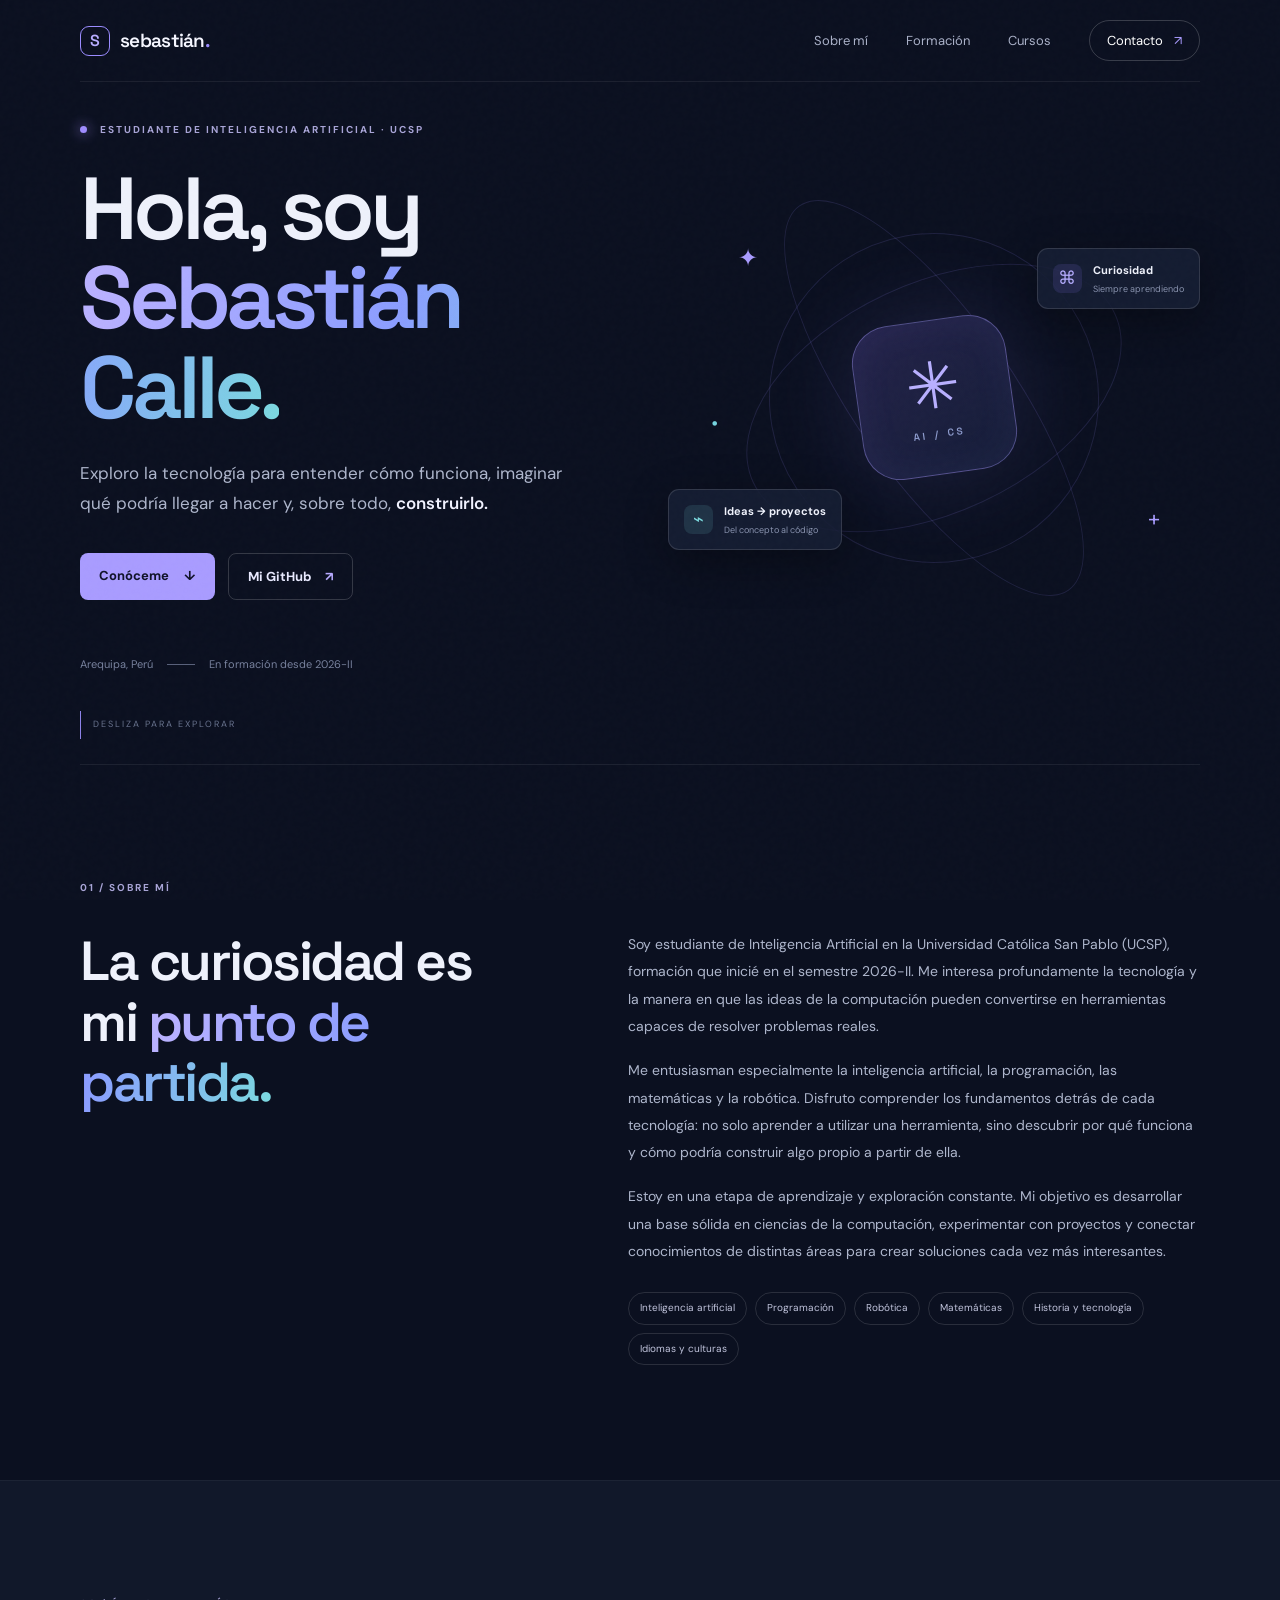
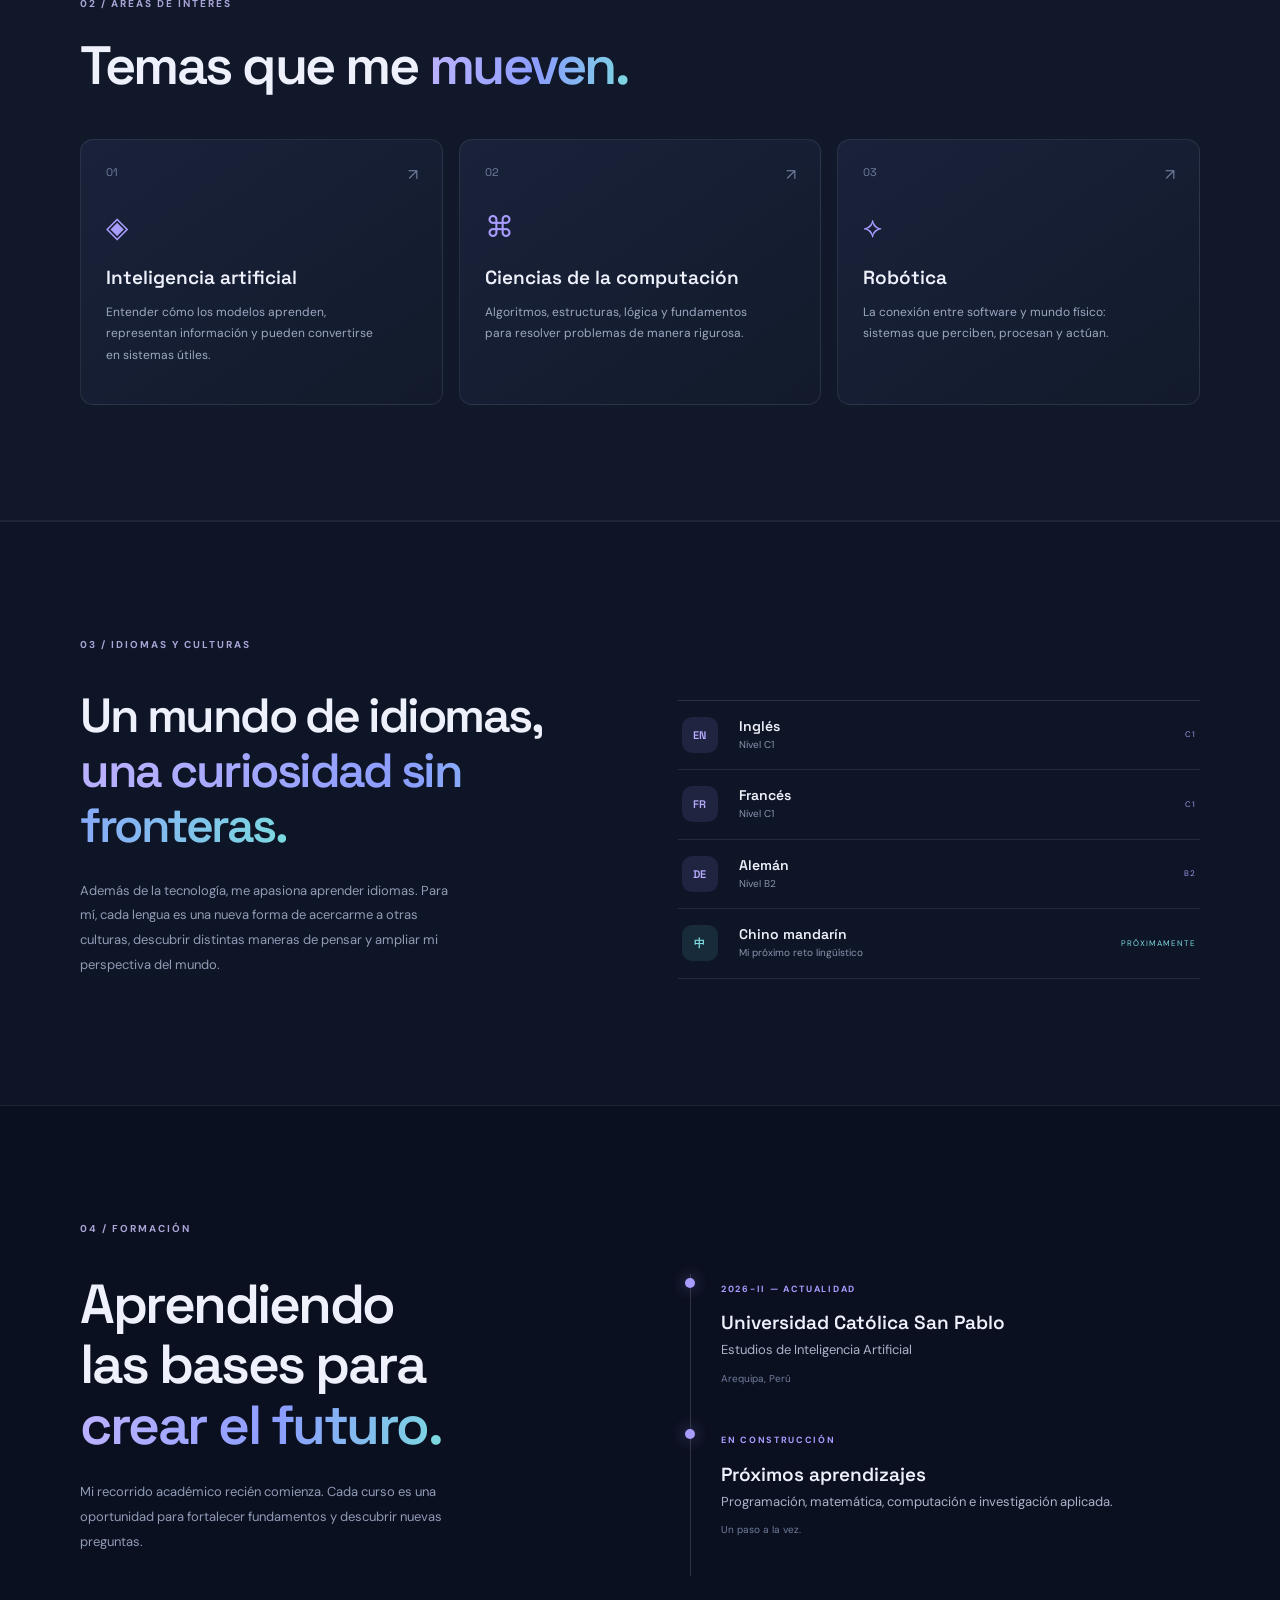
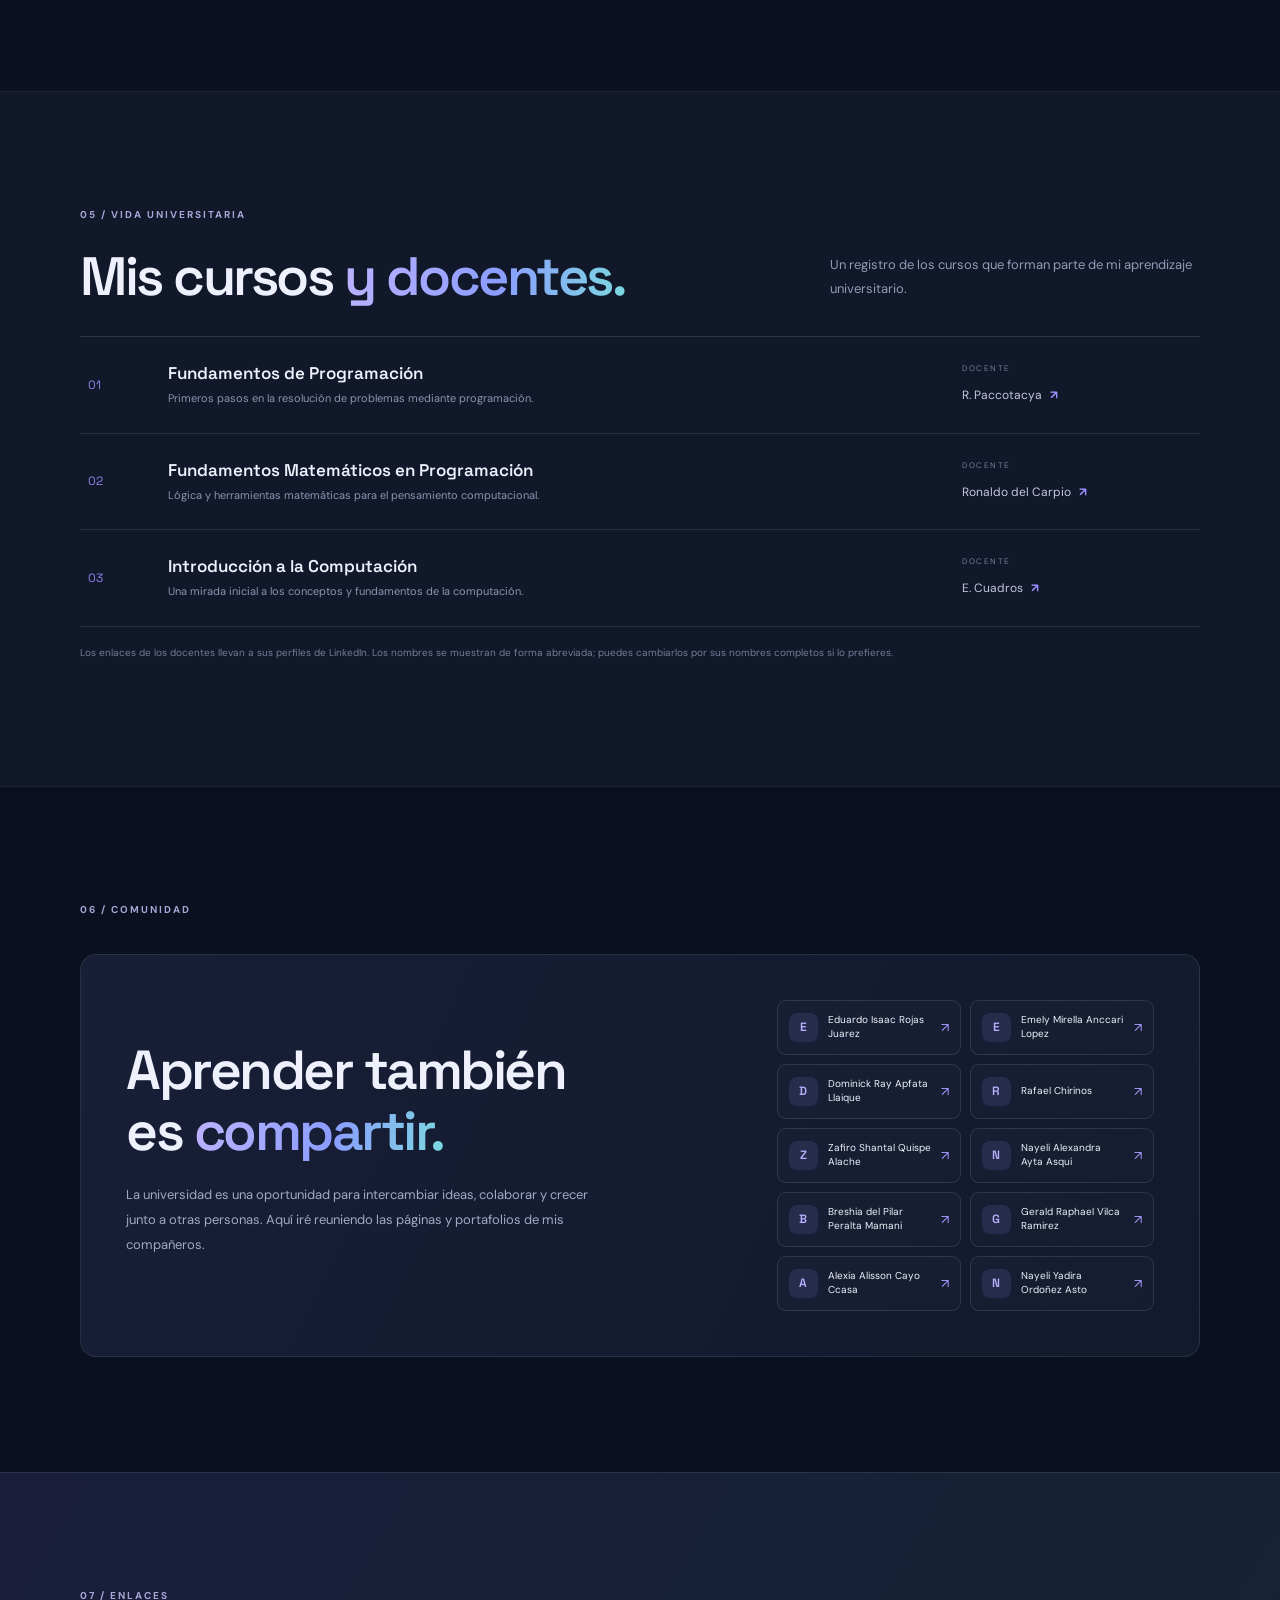
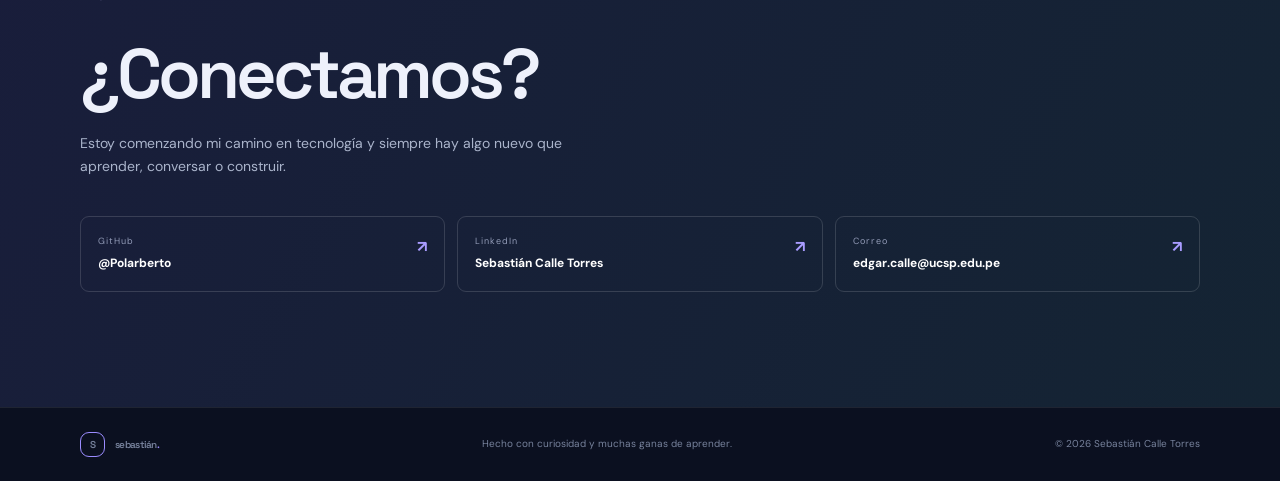
==== index.html @ 775acfc8 "Add files via upload" ====
<!DOCTYPE html>
<html lang="es">
<head>
  <meta charset="UTF-8">
  <meta name="viewport" content="width=device-width, initial-scale=1.0">
  <meta name="description" content="Portafolio académico y personal de Sebastián Calle Torres, estudiante de Inteligencia Artificial.">
  <meta name="theme-color" content="#0b1020">
  <title>Sebastián Calle Torres | Portafolio</title>
  <link rel="preconnect" href="https://fonts.googleapis.com">
  <link rel="preconnect" href="https://fonts.gstatic.com" crossorigin>
  <link href="https://fonts.googleapis.com/css2?family=DM+Sans:wght@400;500;600;700&family=Space+Grotesk:wght@400;500;600;700&display=swap" rel="stylesheet">
  <link rel="stylesheet" href="styles.css">
</head>
<body>
  <div class="noise"></div>
  <header class="site-header">
    <a class="brand" href="#inicio" aria-label="Ir al inicio"><span class="brand-mark">S</span><span>sebastián<span class="brand-dot">.</span></span></a>
    <button class="menu-toggle" aria-label="Abrir menú" aria-expanded="false">☰</button>
    <nav class="nav" id="nav">
      <a href="#sobre-mi">Sobre mí</a>
      <a href="#formacion">Formación</a>
      <a href="#cursos">Cursos</a>
      <a href="#contacto" class="nav-cta">Contacto <span>↗</span></a>
    </nav>
  </header>

  <main>
    <section class="hero section-wrap" id="inicio">
      <div class="hero-copy reveal">
        <div class="eyebrow"><span class="pulse"></span> ESTUDIANTE DE INTELIGENCIA ARTIFICIAL · UCSP</div>
        <h1>Hola, soy<br><span class="gradient-text">Sebastián Calle.</span></h1>
        <p class="hero-lead">Exploro la tecnología para entender cómo funciona, imaginar qué podría llegar a hacer y, sobre todo, <strong>construirlo.</strong></p>
        <div class="hero-actions">
          <a class="button button-primary" href="#sobre-mi">Conóceme <span>↓</span></a>
          <a class="button button-ghost" href="https://github.com/Polarberto" target="_blank" rel="noopener">Mi GitHub <span>↗</span></a>
        </div>
        <div class="hero-meta"><span>Arequipa, Perú</span><span class="meta-line"></span><span>En formación desde 2026-II</span></div>
      </div>
      <div class="hero-art reveal" aria-label="Ilustración abstracta de tecnología">
        <div class="orbit orbit-one"></div><div class="orbit orbit-two"></div><div class="orbit orbit-three"></div>
        <div class="core"><span class="core-symbol">✳</span><span class="core-label">AI / CS</span></div>
        <div class="float-card card-top"><span class="mini-icon">⌘</span><span><b>Curiosidad</b><small>Siempre aprendiendo</small></span></div>
        <div class="float-card card-bottom"><span class="mini-icon purple">⌁</span><span><b>Ideas → proyectos</b><small>Del concepto al código</small></span></div>
        <div class="spark spark-a">✦</div><div class="spark spark-b">+</div><div class="spark spark-c">·</div>
      </div>
      <a class="scroll-cue" href="#sobre-mi"><span></span> DESLIZA PARA EXPLORAR</a>
    </section>

    <section class="about section-wrap section-pad" id="sobre-mi">
      <div class="section-kicker">01 / SOBRE MÍ</div>
      <div class="about-grid">
        <div><h2>La curiosidad es<br>mi <span class="gradient-text">punto de partida.</span></h2></div>
        <div class="about-text">
          <p>Soy estudiante de Inteligencia Artificial en la Universidad Católica San Pablo (UCSP), formación que inicié en el semestre 2026-II. Me interesa profundamente la tecnología y la manera en que las ideas de la computación pueden convertirse en herramientas capaces de resolver problemas reales.</p>
          <p>Me entusiasman especialmente la inteligencia artificial, la programación, las matemáticas y la robótica. Disfruto comprender los fundamentos detrás de cada tecnología: no solo aprender a utilizar una herramienta, sino descubrir por qué funciona y cómo podría construir algo propio a partir de ella.</p>
          <p>Estoy en una etapa de aprendizaje y exploración constante. Mi objetivo es desarrollar una base sólida en ciencias de la computación, experimentar con proyectos y conectar conocimientos de distintas áreas para crear soluciones cada vez más interesantes.</p>
          <div class="interest-tags"><span>Inteligencia artificial</span><span>Programación</span><span>Robótica</span><span>Matemáticas</span><span>Historia y tecnología</span><span>Idiomas y culturas</span></div>
        </div>
      </div>
    </section>

    <section class="focus-section">
      <div class="section-wrap section-pad">
        <div class="section-kicker">02 / ÁREAS DE INTERÉS</div>
        <h2 class="section-title">Temas que me <span class="gradient-text">mueven.</span></h2>
        <div class="focus-grid">
          <article class="focus-card"><div class="focus-number">01</div><div class="focus-icon">◈</div><h3>Inteligencia artificial</h3><p>Entender cómo los modelos aprenden, representan información y pueden convertirse en sistemas útiles.</p><span class="card-arrow">↗</span></article>
          <article class="focus-card"><div class="focus-number">02</div><div class="focus-icon">⌘</div><h3>Ciencias de la computación</h3><p>Algoritmos, estructuras, lógica y fundamentos para resolver problemas de manera rigurosa.</p><span class="card-arrow">↗</span></article>
          <article class="focus-card"><div class="focus-number">03</div><div class="focus-icon">⟡</div><h3>Robótica</h3><p>La conexión entre software y mundo físico: sistemas que perciben, procesan y actúan.</p><span class="card-arrow">↗</span></article>
        </div>
      </div>
    </section>

    <section class="languages-section">
      <div class="section-wrap section-pad">
        <div class="section-kicker">03 / IDIOMAS Y CULTURAS</div>
        <div class="languages-grid">
          <div>
            <h2 class="section-title">Un mundo de idiomas,<br><span class="gradient-text">una curiosidad sin fronteras.</span></h2>
            <p class="muted">Además de la tecnología, me apasiona aprender idiomas. Para mí, cada lengua es una nueva forma de acercarme a otras culturas, descubrir distintas maneras de pensar y ampliar mi perspectiva del mundo.</p>
          </div>
          <div class="language-list">
            <div class="language-item"><span class="language-symbol">EN</span><div><strong>Inglés</strong><small>Nivel C1</small></div><span class="language-status">C1</span></div>
            <div class="language-item"><span class="language-symbol">FR</span><div><strong>Francés</strong><small>Nivel C1</small></div><span class="language-status">C1</span></div>
            <div class="language-item"><span class="language-symbol">DE</span><div><strong>Alemán</strong><small>Nivel B2</small></div><span class="language-status">B2</span></div>
            <div class="language-item upcoming"><span class="language-symbol">中</span><div><strong>Chino mandarín</strong><small>Mi próximo reto lingüístico</small></div><span class="language-status">PRÓXIMAMENTE</span></div>
          </div>
        </div>
      </div>
    </section>

    <section class="education section-wrap section-pad" id="formacion">
      <div class="section-kicker">04 / FORMACIÓN</div>
      <div class="education-grid">
        <div><h2>Aprendiendo<br>las bases para<br><span class="gradient-text">crear el futuro.</span></h2><p class="muted">Mi recorrido académico recién comienza. Cada curso es una oportunidad para fortalecer fundamentos y descubrir nuevas preguntas.</p></div>
        <div class="timeline">
          <div class="timeline-item"><span class="timeline-date">2026-II — ACTUALIDAD</span><h3>Universidad Católica San Pablo</h3><p>Estudios de Inteligencia Artificial</p><span class="timeline-location">Arequipa, Perú</span></div>
          <div class="timeline-item"><span class="timeline-date">EN CONSTRUCCIÓN</span><h3>Próximos aprendizajes</h3><p>Programación, matemática, computación e investigación aplicada.</p><span class="timeline-location">Un paso a la vez.</span></div>
        </div>
      </div>
    </section>

    <section class="courses-section" id="cursos">
      <div class="section-wrap section-pad">
        <div class="section-kicker">05 / VIDA UNIVERSITARIA</div>
        <div class="courses-heading"><h2 class="section-title">Mis cursos <span class="gradient-text">y docentes.</span></h2><p class="muted">Un registro de los cursos que forman parte de mi aprendizaje universitario.</p></div>
        <div class="course-list">
          <article class="course-row"><div class="course-index">01</div><div class="course-info"><h3>Fundamentos de Programación</h3><p>Primeros pasos en la resolución de problemas mediante programación.</p></div><div class="teacher"><span>DOCENTE</span><a href="https://www.linkedin.com/in/rpaccotacyay/" target="_blank" rel="noopener">R. Paccotacya <b>↗</b></a></div></article>
          <article class="course-row"><div class="course-index">02</div><div class="course-info"><h3>Fundamentos Matemáticos en Programación</h3><p>Lógica y herramientas matemáticas para el pensamiento computacional.</p></div><div class="teacher"><span>DOCENTE</span><a href="https://www.linkedin.com/in/ronaldo-del-carpio/" target="_blank" rel="noopener">Ronaldo del Carpio <b>↗</b></a></div></article>
          <article class="course-row"><div class="course-index">03</div><div class="course-info"><h3>Introducción a la Computación</h3><p>Una mirada inicial a los conceptos y fundamentos de la computación.</p></div><div class="teacher"><span>DOCENTE</span><a href="https://www.linkedin.com/in/ecuadrosv/" target="_blank" rel="noopener">E. Cuadros <b>↗</b></a></div></article>
        </div>
        <p class="course-note">Los enlaces de los docentes llevan a sus perfiles de LinkedIn. Los nombres se muestran de forma abreviada; puedes cambiarlos por sus nombres completos si lo prefieres.</p>
      </div>
    </section>

    <section class="community section-wrap section-pad">
      <div class="section-kicker">06 / COMUNIDAD</div>
      <div class="community-box"><div><h2>Aprender también<br>es <span class="gradient-text">compartir.</span></h2><p>La universidad es una oportunidad para intercambiar ideas, colaborar y crecer junto a otras personas. Aquí iré reuniendo las páginas y portafolios de mis compañeros.</p></div><div class="classmates-list">
          <a class="classmate-card" href="https://eduardoisaacrojasjuarez.github.io/" target="_blank" rel="noopener">
            <span class="classmate-initial">E</span>
            <span class="classmate-name">Eduardo Isaac Rojas Juarez</span>
            <span class="classmate-arrow">↗</span>
          </a>
          <a class="classmate-card" href="https://emelyanccari-ops.github.io" target="_blank" rel="noopener">
            <span class="classmate-initial">E</span>
            <span class="classmate-name">Emely Mirella Anccari Lopez</span>
            <span class="classmate-arrow">↗</span>
          </a>
          <a class="classmate-card" href="https://dominickapfata-sudo.github.io/dominickrayapfatallaique.github.io/" target="_blank" rel="noopener">
            <span class="classmate-initial">D</span>
            <span class="classmate-name">Dominick Ray Apfata Llaique</span>
            <span class="classmate-arrow">↗</span>
          </a>
          <a class="classmate-card" href="https://rafaelchirinosaspauza.github.io/sitio-web-sobre-mi-/" target="_blank" rel="noopener">
            <span class="classmate-initial">R</span>
            <span class="classmate-name">Rafael Chirinos</span>
            <span class="classmate-arrow">↗</span>
          </a>
          <a class="classmate-card" href="https://zafiroquispe-wq.github.io/" target="_blank" rel="noopener">
            <span class="classmate-initial">Z</span>
            <span class="classmate-name">Zafiro Shantal Quispe Alache</span>
            <span class="classmate-arrow">↗</span>
          </a>
          <a class="classmate-card" href="https://nayeliayta-dev.github.io/" target="_blank" rel="noopener">
            <span class="classmate-initial">N</span>
            <span class="classmate-name">Nayeli Alexandra Ayta Asqui</span>
            <span class="classmate-arrow">↗</span>
          </a>
          <a class="classmate-card" href="https://bre-pilar.github.io/Breshia-del-pilar-peralta-mamani/" target="_blank" rel="noopener">
            <span class="classmate-initial">B</span>
            <span class="classmate-name">Breshia del Pilar Peralta Mamani</span>
            <span class="classmate-arrow">↗</span>
          </a>
          <a class="classmate-card" href="https://roachsanders.github.io/Gerald-Raphael-Vilca-Ramirez/" target="_blank" rel="noopener">
            <span class="classmate-initial">G</span>
            <span class="classmate-name">Gerald Raphael Vilca Ramirez</span>
            <span class="classmate-arrow">↗</span>
          </a>
          <a class="classmate-card" href="https://alexiacayo19.github.io" target="_blank" rel="noopener">
            <span class="classmate-initial">A</span>
            <span class="classmate-name">Alexia Alisson Cayo Ccasa</span>
            <span class="classmate-arrow">↗</span>
          </a>
          <a class="classmate-card" href="https://nayeliordonez.github.io/Nayeli-Ordonez-Asto/" target="_blank" rel="noopener">
            <span class="classmate-initial">N</span>
            <span class="classmate-name">Nayeli Yadira Ordoñez Asto</span>
            <span class="classmate-arrow">↗</span>
          </a>
          </div></div>
    </section>

    <section class="contact-section" id="contacto">
      <div class="section-wrap section-pad contact-inner">
        <div class="section-kicker">07 / ENLACES</div>
        <h2>¿Conectamos?</h2><p>Estoy comenzando mi camino en tecnología y siempre hay algo nuevo que aprender, conversar o construir.</p>
        <div class="contact-links">
          <a href="https://github.com/Polarberto" target="_blank" rel="noopener"><span>GitHub</span><strong>@Polarberto</strong><b>↗</b></a>
          <a href="https://www.linkedin.com/in/sebastian-calle-torres-854a56451/" target="_blank" rel="noopener"><span>LinkedIn</span><strong>Sebastián Calle Torres</strong><b>↗</b></a>
          <a href="mailto:edgar.calle@ucsp.edu.pe" class="email-link"><span>Correo</span><strong>edgar.calle@ucsp.edu.pe</strong><b>↗</b></a>
        </div>
      </div>
    </section>
  </main>
  <footer class="footer"><div class="section-wrap"><a class="brand" href="#inicio"><span class="brand-mark">S</span><span>sebastián<span class="brand-dot">.</span></span></a><span>Hecho con curiosidad y muchas ganas de aprender.</span><span>© <span id="year"></span> Sebastián Calle Torres</span></div></footer>
  <script src="script.js"></script>
</body>
</html>
---- styles.css ----
*{box-sizing:border-box}html{scroll-behavior:smooth}body{margin:0;background:#0b1020;color:#eef1fb;font-family:"DM Sans",sans-serif;line-height:1.65;overflow-x:hidden}::selection{background:#9b8cff;color:#090d19}.noise{position:fixed;inset:0;pointer-events:none;z-index:5;opacity:.035;background-image:url("data:image/svg+xml,%3Csvg viewBox='0 0 180 180' xmlns='http://www.w3.org/2000/svg'%3E%3Cfilter id='n'%3E%3CfeTurbulence type='fractalNoise' baseFrequency='.9' numOctaves='3' stitchTiles='stitch'/%3E%3C/filter%3E%3Crect width='100%25' height='100%25' filter='url(%23n)' opacity='.5'/%3E%3C/svg%3E")}.section-wrap{width:min(1120px,calc(100% - 56px));margin:auto}.section-pad{padding-top:115px;padding-bottom:115px}.site-header{height:82px;display:flex;align-items:center;justify-content:space-between;width:min(1120px,calc(100% - 56px));margin:auto;border-bottom:1px solid #ffffff12;position:relative;z-index:10}.brand{display:flex;align-items:center;gap:10px;text-decoration:none;color:#f5f6ff;font:600 19px "Space Grotesk",sans-serif;letter-spacing:-.7px}.brand-mark{width:30px;height:30px;border:1px solid #9b8cff;border-radius:9px;display:grid;place-items:center;color:#b8adff;font-size:16px}.brand-dot{color:#9b8cff}.nav{display:flex;align-items:center;gap:38px}.nav a{color:#aab1c8;text-decoration:none;font-size:13px;transition:.2s}.nav a:hover{color:#fff}.nav .nav-cta{color:#fff;border:1px solid #ffffff30;border-radius:30px;padding:9px 17px}.nav-cta span{color:#aa9cff;margin-left:8px}.menu-toggle{display:none;background:none;border:0;color:white;font-size:24px}.hero{min-height:650px;display:grid;grid-template-columns:1.05fr .95fr;align-items:center;position:relative;padding-top:40px;padding-bottom:90px}.eyebrow,.section-kicker{font-size:10px;letter-spacing:2px;color:#a9a5d7;font-weight:700}.pulse{display:inline-block;width:7px;height:7px;border-radius:50%;background:#9f8cff;box-shadow:0 0 13px #9f8cff;margin-right:9px}.hero h1{font:600 clamp(54px,7vw,88px)/1.02 "Space Grotesk",sans-serif;letter-spacing:-5px;margin:25px 0}.gradient-text{background:linear-gradient(100deg,#b9b1ff 5%,#8b9dff 55%,#7bd9df 100%);-webkit-background-clip:text;background-clip:text;color:transparent}.hero-lead{max-width:500px;color:#aeb6cc;font-size:17px;line-height:1.8}.hero-lead strong{color:#f1f2ff;font-weight:600}.hero-actions{display:flex;gap:13px;margin-top:34px}.button{padding:12px 19px;border-radius:8px;text-decoration:none;font-size:13px;font-weight:700;transition:.25s}.button-primary{background:#a99cff;color:#111329}.button-primary:hover{transform:translateY(-3px);box-shadow:0 8px 30px #9d8dff40}.button-primary span{margin-left:12px}.button-ghost{border:1px solid #ffffff2b;color:#e9eaff}.button-ghost:hover{background:#ffffff10}.button-ghost span{margin-left:10px;color:#b7aaff}.hero-meta{display:flex;gap:14px;align-items:center;color:#77819d;font-size:11px;margin-top:55px}.meta-line{height:1px;width:28px;background:#59617a}.hero-art{height:460px;position:relative;display:grid;place-items:center}.orbit{position:absolute;border:1px solid #9c91ff24;border-radius:50%;transform:rotate(-25deg)}.orbit-one{width:400px;height:230px}.orbit-two{width:330px;height:330px;transform:rotate(35deg)}.orbit-three{width:470px;height:160px;transform:rotate(55deg)}.core{width:155px;height:155px;border-radius:38px;display:flex;flex-direction:column;align-items:center;justify-content:center;background:linear-gradient(145deg,#24234a,#151d37);border:1px solid #a69aff65;box-shadow:0 0 90px #8d80ff24,inset 0 0 40px #8d80ff12;transform:rotate(-8deg)}.core-symbol{font-size:65px;color:#b9b0ff;line-height:1}.core-label{font:600 10px "Space Grotesk";letter-spacing:3px;color:#8e9cce;margin-top:9px}.float-card{position:absolute;display:flex;align-items:center;gap:11px;background:#171e34dd;border:1px solid #ffffff20;padding:12px 15px;border-radius:11px;box-shadow:0 12px 45px #0005;backdrop-filter:blur(10px)}.card-top{top:80px;right:0}.card-bottom{bottom:78px;left:0}.float-card b,.float-card small{display:block}.float-card b{font-size:11px}.float-card small{font-size:9px;color:#8993af;margin-top:2px}.mini-icon{width:29px;height:29px;border-radius:8px;background:#8f83ff22;color:#b6adff;display:grid;place-items:center;font-size:18px}.mini-icon.purple{background:#70d4d422;color:#7ddce0}.spark{position:absolute;color:#a99cff}.spark-a{top:70px;left:70px;font-size:24px}.spark-b{right:40px;bottom:90px;font-size:22px}.spark-c{top:48%;left:8%;font-size:40px;color:#76d5df}.scroll-cue{position:absolute;bottom:25px;left:0;color:#69738e;font-size:9px;letter-spacing:2px;text-decoration:none;display:flex;align-items:center;gap:12px}.scroll-cue span{height:28px;width:1px;background:#8e83e9}.about{border-top:1px solid #ffffff12}.about-grid{display:grid;grid-template-columns:.9fr 1.1fr;gap:80px;margin-top:35px}.about h2,.education h2,.community h2{font:600 clamp(36px,4.5vw,55px)/1.1 "Space Grotesk",sans-serif;letter-spacing:-2.5px;margin:0}.about-text p{color:#aeb6cc;font-size:14px;line-height:1.95;margin:0 0 17px}.interest-tags{display:flex;flex-wrap:wrap;gap:8px;margin-top:27px}.interest-tags span{font-size:10px;color:#c1c4dc;border:1px solid #ffffff20;padding:7px 11px;border-radius:30px}.focus-section,.courses-section{background:#11182a;border-top:1px solid #ffffff0c;border-bottom:1px solid #ffffff0c}.section-title{font:600 clamp(36px,4.5vw,54px)/1.15 "Space Grotesk",sans-serif;letter-spacing:-2.5px;margin:22px 0 42px}.focus-grid{display:grid;grid-template-columns:repeat(3,1fr);gap:16px}.focus-card{min-height:260px;padding:25px;border:1px solid #ffffff17;border-radius:13px;background:linear-gradient(145deg,#19223a,#121a2b);position:relative;transition:.25s}.focus-card:hover{transform:translateY(-5px);border-color:#a99cff66}.focus-number{font:11px "Space Grotesk";color:#727f9f}.focus-icon{font-size:29px;color:#a99cff;margin:25px 0 13px}.focus-card h3{font:600 19px "Space Grotesk";margin:0 0 10px}.focus-card p{font-size:12px;color:#9da8c1;line-height:1.8;max-width:270px}.card-arrow{position:absolute;right:24px;top:22px;color:#6f7a9a}.education-grid{display:grid;grid-template-columns:1fr 1fr;gap:100px;margin-top:36px}.muted{color:#909bb6;font-size:13px;max-width:370px;line-height:1.9;margin-top:25px}.timeline{border-left:1px solid #ffffff25;padding-left:30px}.timeline-item{position:relative;padding-bottom:38px}.timeline-item:before{content:"";position:absolute;left:-36px;top:4px;width:10px;height:10px;background:#a99cff;border-radius:50%;box-shadow:0 0 15px #a99cff77}.timeline-date{font-size:9px;letter-spacing:1.7px;color:#a99cff;font-weight:700}.timeline-item h3{font:600 19px "Space Grotesk";margin:10px 0 4px}.timeline-item p{font-size:13px;color:#aab3c9;margin:0}.timeline-location{font-size:10px;color:#707d9b;display:block;margin-top:10px}.courses-heading{display:flex;align-items:end;justify-content:space-between;gap:30px}.courses-heading .section-title{margin-bottom:28px}.courses-heading .muted{margin:0 0 34px}.course-list{border-top:1px solid #ffffff22}.course-row{display:grid;grid-template-columns:55px 1fr 230px;gap:25px;align-items:center;padding:25px 8px;border-bottom:1px solid #ffffff18}.course-index{font:12px "Space Grotesk";color:#8e83e9}.course-info h3{font:600 17px "Space Grotesk";margin:0 0 5px}.course-info p{font-size:11px;color:#8995af;margin:0}.teacher span{display:block;font-size:8px;letter-spacing:1.5px;color:#74809c;margin-bottom:6px}.teacher a{font-size:12px;color:#c4c7e2;text-decoration:none}.teacher a:hover{color:#a99cff}.teacher b{color:#9c90ff;margin-left:5px}.course-note{font-size:10px;color:#717d98;margin-top:18px}.community-box{margin-top:35px;display:grid;grid-template-columns:1fr .65fr;gap:70px;align-items:center;background:linear-gradient(115deg,#171e36,#121a2d);border:1px solid #ffffff17;border-radius:16px;padding:45px}.community-box p{color:#9faac3;font-size:13px;line-height:1.9;max-width:470px;margin-top:22px}.classmates-placeholder{border:1px dashed #65628c;border-radius:12px;min-height:170px;display:flex;flex-direction:column;align-items:center;justify-content:center;text-align:center}.placeholder-icon{font-size:30px;color:#a99cff}.classmates-placeholder strong{font:600 14px "Space Grotesk";margin:8px}.classmates-placeholder small{font-size:10px;color:#8994ad}.contact-section{background:linear-gradient(120deg,#191d3b,#142433);border-top:1px solid #ffffff15}.contact-inner h2{font:600 clamp(45px,6vw,70px) "Space Grotesk";letter-spacing:-4px;margin:25px 0 8px}.contact-inner>p{color:#aab4cb;font-size:14px;max-width:500px}.contact-links{display:grid;grid-template-columns:repeat(3,1fr);gap:12px;margin-top:38px}.contact-links a{padding:17px;border:1px solid #ffffff24;border-radius:9px;text-decoration:none;color:#fff;display:grid;grid-template-columns:1fr auto;gap:5px;transition:.2s}.contact-links a:hover{background:#ffffff0c;border-color:#a99cff}.contact-links span{font-size:9px;letter-spacing:1px;color:#929bb7;grid-column:1}.contact-links strong{font-size:12px;grid-column:1}.contact-links b{grid-column:2;grid-row:1/3;color:#a99cff}.footer{padding:24px 0;border-top:1px solid #ffffff15}.footer>.section-wrap{display:flex;align-items:center;justify-content:space-between;gap:15px}.footer .brand{font-size:15px}.footer .brand-mark{width:25px;height:25px;font-size:13px}.footer span:not(.brand-dot){font-size:10px;color:#77829c}.reveal{opacity:0;transform:translateY(18px);animation:rise .8s ease forwards}.hero-art.reveal{animation-delay:.18s}@keyframes rise{to{opacity:1;transform:translateY(0)}}@media(max-width:800px){.hero{grid-template-columns:1fr;padding-top:80px}.hero-art{height:360px;margin-top:25px}.hero h1{font-size:66px}.about-grid,.education-grid{grid-template-columns:1fr;gap:35px}.focus-grid{grid-template-columns:1fr}.focus-card{min-height:210px}.courses-heading{display:block}.courses-heading .muted{margin-bottom:25px}.course-row{grid-template-columns:35px 1fr;gap:12px}.teacher{grid-column:2}.community-box{grid-template-columns:1fr;gap:25px;padding:30px}.contact-links{grid-template-columns:1fr}.section-pad{padding-top:80px;padding-bottom:80px}}@media(max-width:600px){.section-wrap,.site-header{width:calc(100% - 36px)}.site-header{height:70px}.menu-toggle{display:block}.nav{display:none;position:absolute;top:69px;left:0;right:0;background:#141b2e;border:1px solid #ffffff20;border-radius:10px;padding:18px;flex-direction:column;align-items:stretch;gap:17px}.nav.open{display:flex}.nav .nav-cta{display:inline-block;text-align:center}.hero{min-height:auto;padding-top:70px;padding-bottom:75px}.hero h1{font-size:55px;letter-spacing:-3px}.hero-lead{font-size:15px}.hero-art{height:300px;transform:scale(.82);margin:-5px -25px}.orbit-one{width:340px}.orbit-three{width:390px}.card-top{right:-5px}.card-bottom{left:-5px}.hero-meta{margin-top:38px;flex-wrap:wrap}.scroll-cue{bottom:15px}.about h2,.education h2,.community h2{font-size:39px}.section-title{font-size:39px}.course-row{padding:20px 0}.course-info h3{font-size:15px}.footer>.section-wrap{flex-wrap:wrap}.footer>.section-wrap>span:nth-child(2){order:3;width:100%}.contact-inner h2{font-size:54px}}

.languages-section{background:#0e1526;border-top:1px solid #ffffff12;border-bottom:1px solid #ffffff12}.languages-grid{display:grid;grid-template-columns:1fr 1fr;gap:75px;align-items:center;margin-top:35px}.languages-grid .section-title{font-size:clamp(34px,4vw,48px);margin:0 0 20px}.language-list{border-top:1px solid #ffffff20}.language-item{display:grid;grid-template-columns:43px 1fr auto;gap:14px;align-items:center;padding:16px 4px;border-bottom:1px solid #ffffff18}.language-symbol{width:36px;height:36px;border-radius:10px;background:#9b8cff20;color:#b8adff;display:grid;place-items:center;font:600 11px "Space Grotesk"}.language-item strong,.language-item small{display:block}.language-item strong{font:600 14px "Space Grotesk"}.language-item small{font-size:10px;color:#8995af;margin-top:2px}.language-status{font-size:8px;letter-spacing:1px;color:#9f96e8}.language-item.upcoming .language-symbol{background:#70d4df1c;color:#7ddce0}.language-item.upcoming .language-status{color:#7ddce0}
@media(max-width:800px){.languages-grid{grid-template-columns:1fr;gap:30px}}

.classmates-list{display:grid;grid-template-columns:1fr 1fr;gap:9px}.classmate-card{display:flex;align-items:center;gap:10px;padding:12px 11px;border:1px solid #ffffff1c;border-radius:9px;text-decoration:none;color:#eef1fb;background:#ffffff04;min-width:0;transition:.2s}.classmate-card:hover{border-color:#a99cff88;background:#ffffff0b;transform:translateY(-2px)}.classmate-initial{flex:0 0 29px;width:29px;height:29px;display:grid;place-items:center;border-radius:8px;background:#9b8cff20;color:#b9b0ff;font:600 12px "Space Grotesk"}.classmate-name{font-size:10px;line-height:1.4;flex:1}.classmate-arrow{color:#a99cff;font-size:13px}@media(max-width:800px){.classmates-list{grid-template-columns:1fr}}
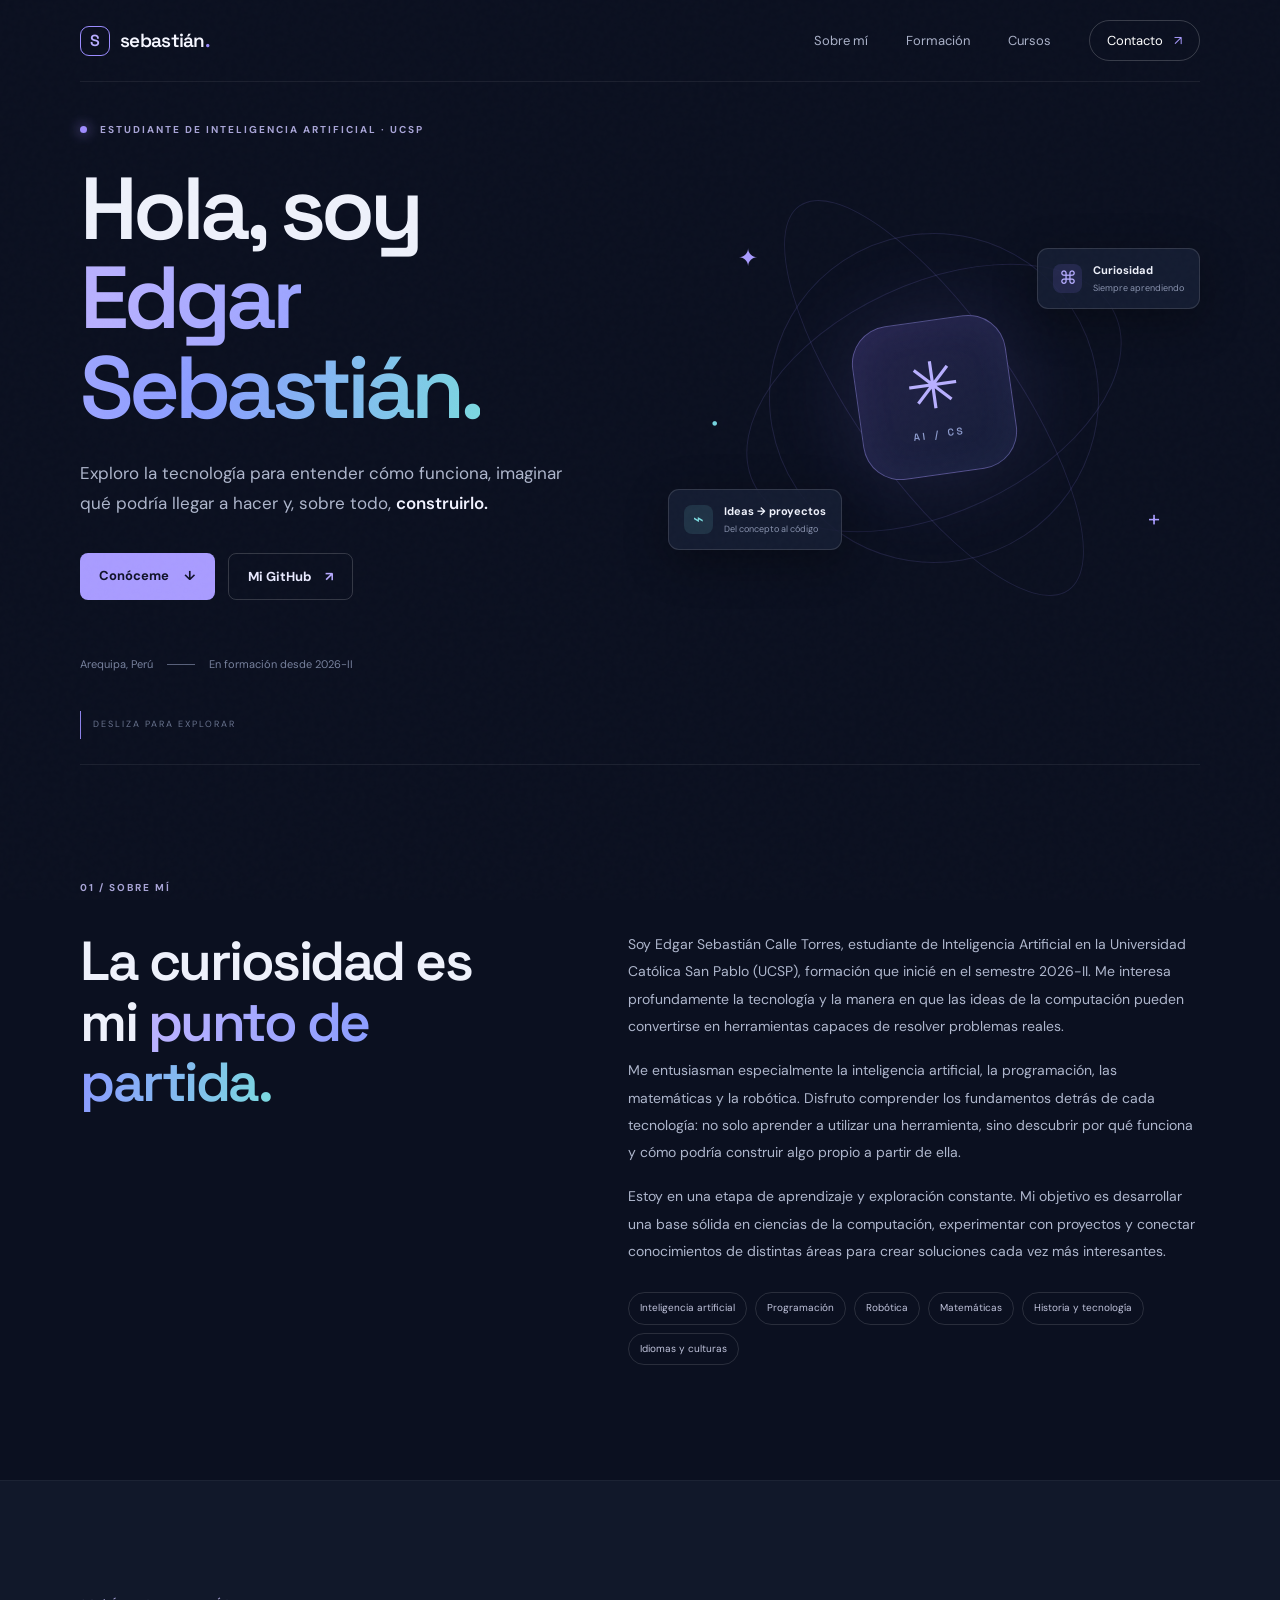
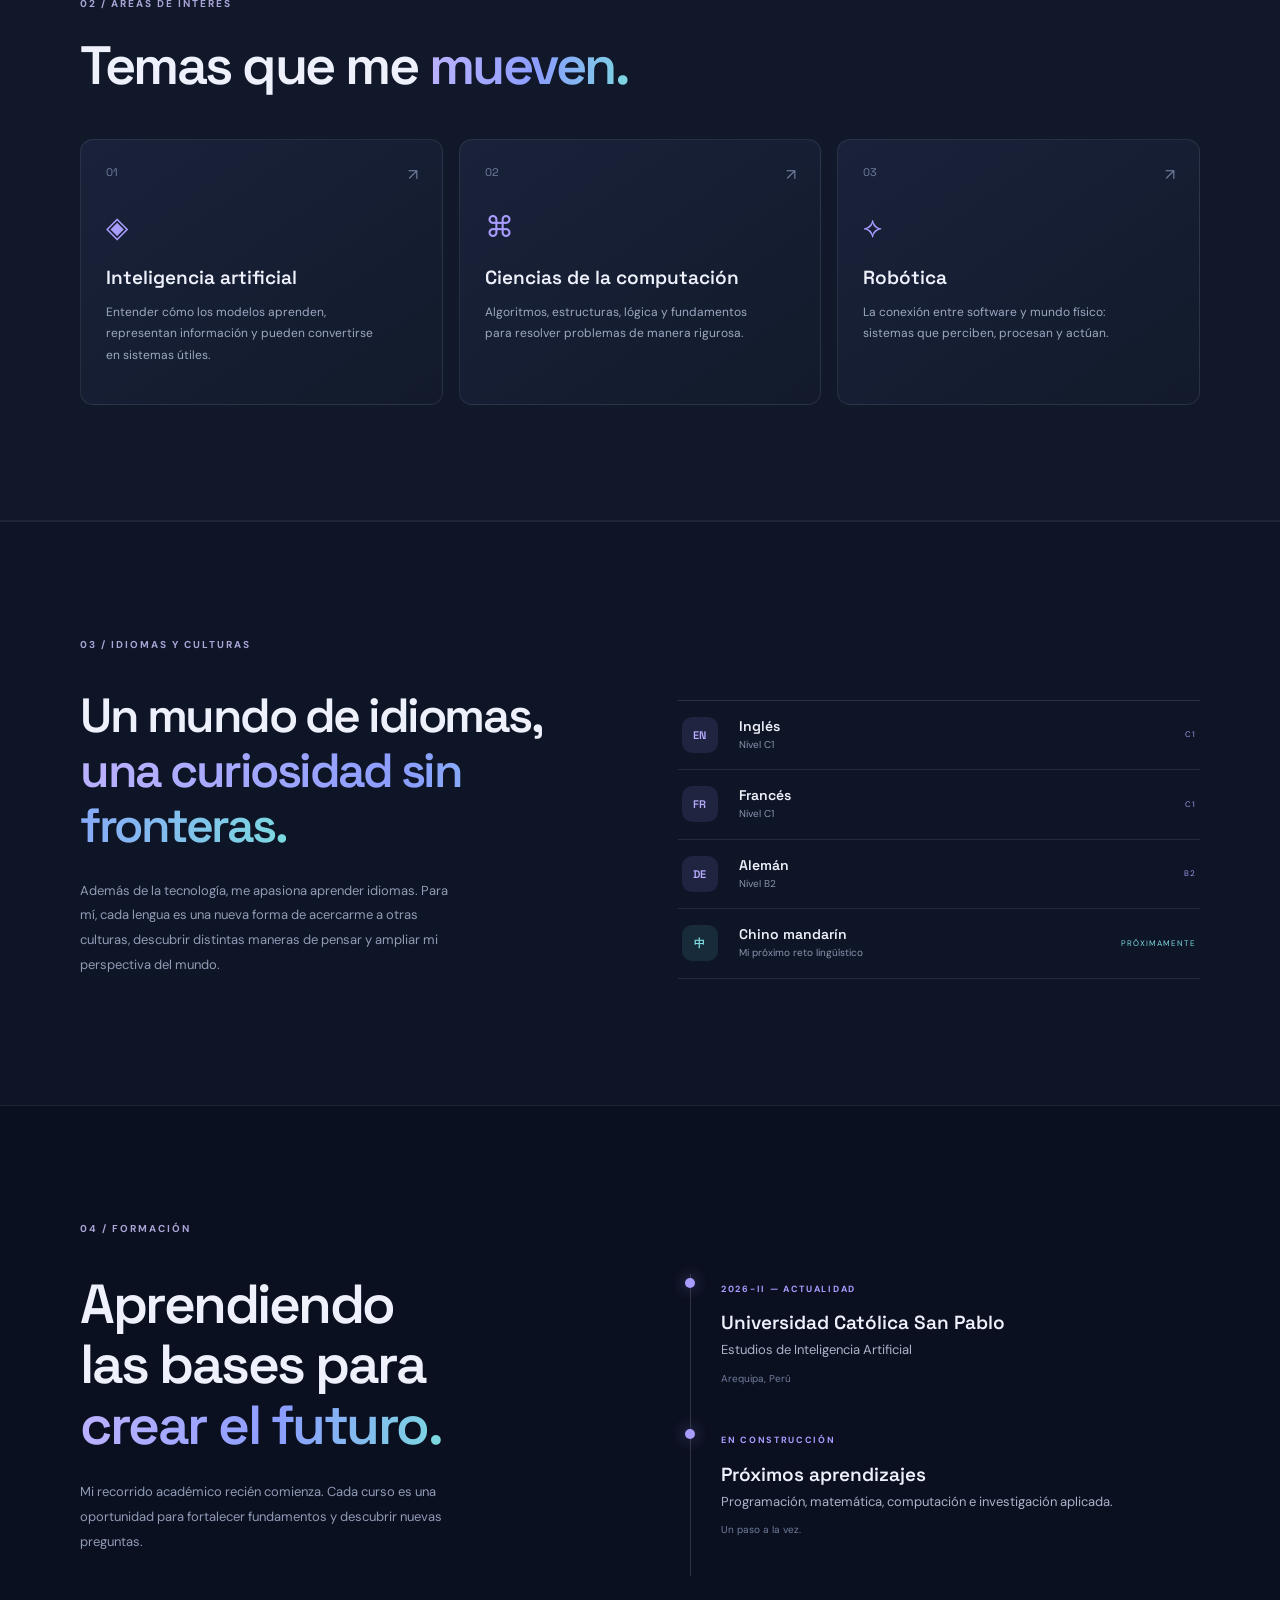
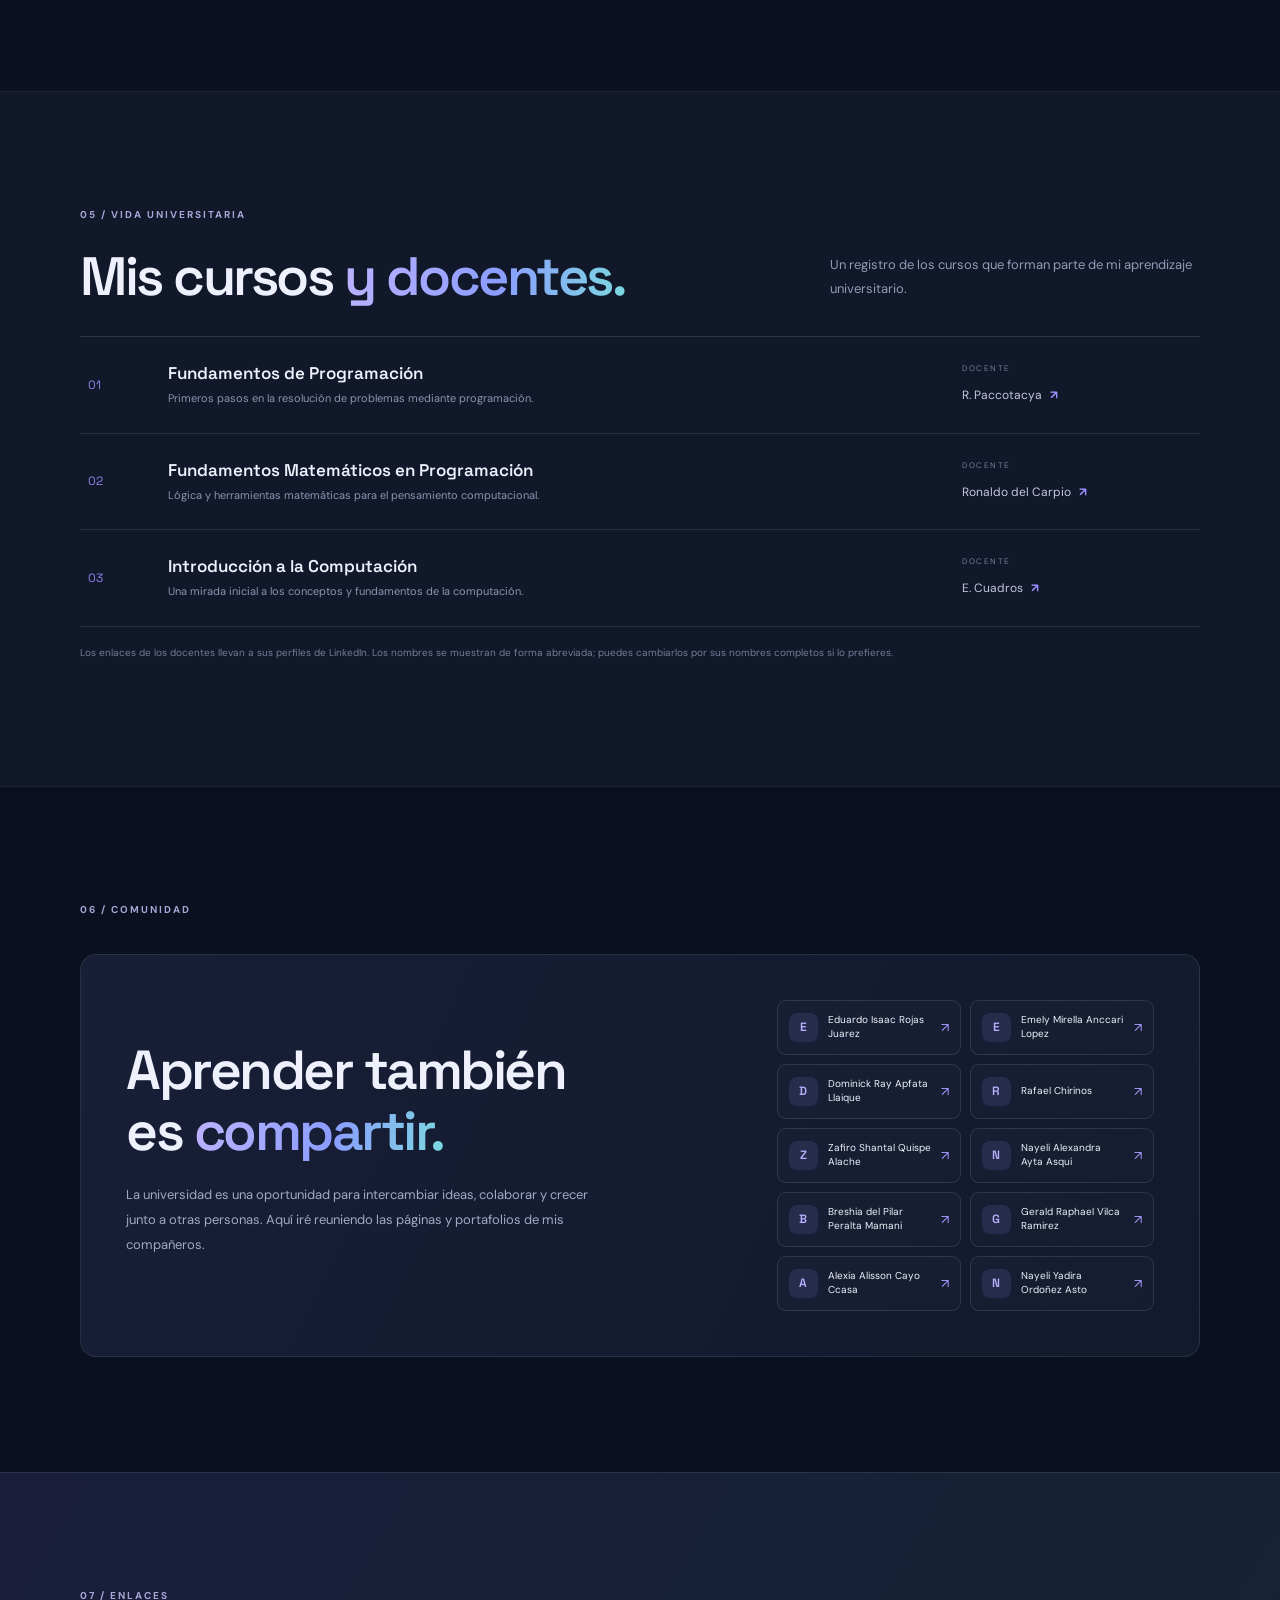
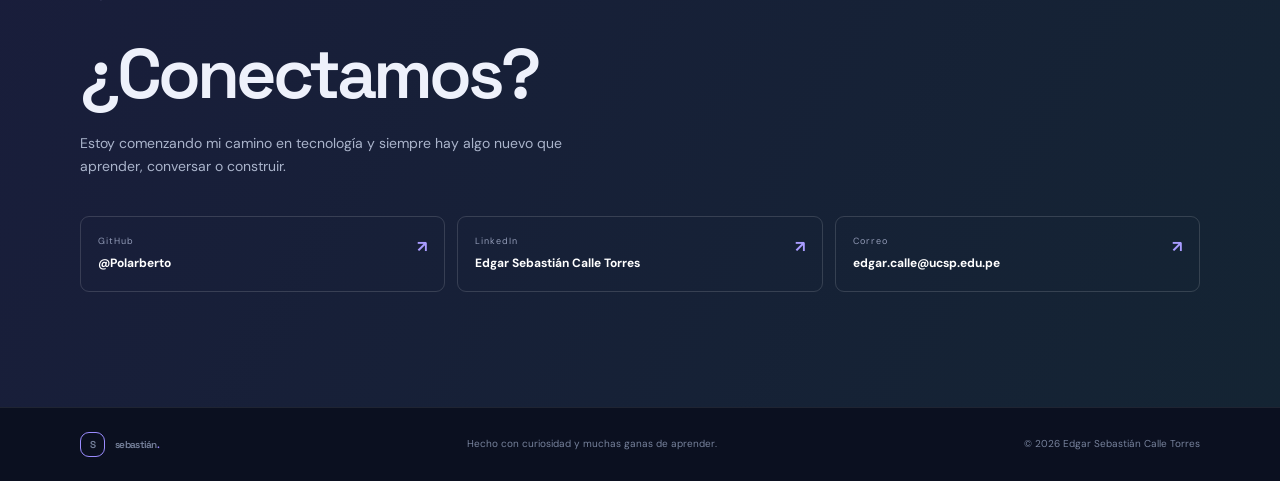
==== commit 2d6f09d1: "Add files via upload" ====
--- a/index.html
+++ b/index.html
@@ -3,9 +3,39 @@
 <head>
   <meta charset="UTF-8">
   <meta name="viewport" content="width=device-width, initial-scale=1.0">
-  <meta name="description" content="Portafolio académico y personal de Sebastián Calle Torres, estudiante de Inteligencia Artificial.">
+  <meta name="description" content="Portafolio de Edgar Sebastián Calle Torres, estudiante de Inteligencia Artificial en la Universidad Católica San Pablo (UCSP). Intereses en IA, programación, matemáticas, robótica e idiomas.">
   <meta name="theme-color" content="#0b1020">
-  <title>Sebastián Calle Torres | Portafolio</title>
+  <meta name="author" content="Edgar Sebastián Calle Torres">
+  <meta name="robots" content="index, follow, max-image-preview:large">
+  <link rel="canonical" href="https://polarberto.github.io/EDGAR-SEBASTIAN-CALLE-TORRES/">
+  <meta property="og:type" content="website">
+  <meta property="og:locale" content="es_PE">
+  <meta property="og:site_name" content="Edgar Sebastián Calle Torres">
+  <meta property="og:title" content="Edgar Sebastián Calle Torres | Estudiante de Inteligencia Artificial">
+  <meta property="og:description" content="Conoce el portafolio académico de Edgar Sebastián Calle Torres: Inteligencia Artificial, programación, matemáticas, robótica e idiomas.">
+  <meta property="og:url" content="https://polarberto.github.io/EDGAR-SEBASTIAN-CALLE-TORRES/">
+  <meta name="twitter:card" content="summary">
+  <meta name="twitter:title" content="Edgar Sebastián Calle Torres | Portafolio">
+  <meta name="twitter:description" content="Estudiante de Inteligencia Artificial en la UCSP. Tecnología, programación, robótica e idiomas.">
+  <script type="application/ld+json">
+  {
+    "@context": "https://schema.org",
+    "@type": "Person",
+    "name": "Edgar Sebastián Calle Torres",
+    "url": "https://polarberto.github.io/EDGAR-SEBASTIAN-CALLE-TORRES/",
+    "email": "mailto:edgar.calle@ucsp.edu.pe",
+    "sameAs": [
+      "https://github.com/Polarberto",
+      "https://www.linkedin.com/in/sebastian-calle-torres-854a56451/"
+    ],
+    "jobTitle": "Estudiante de Inteligencia Artificial",
+    "affiliation": {
+      "@type": "CollegeOrUniversity",
+      "name": "Universidad Católica San Pablo"
+    }
+  }
+  </script>
+  <title>Edgar Sebastián Calle Torres | Estudiante de Inteligencia Artificial - UCSP</title>
   <link rel="preconnect" href="https://fonts.googleapis.com">
   <link rel="preconnect" href="https://fonts.gstatic.com" crossorigin>
   <link href="https://fonts.googleapis.com/css2?family=DM+Sans:wght@400;500;600;700&family=Space+Grotesk:wght@400;500;600;700&display=swap" rel="stylesheet">
@@ -28,7 +58,7 @@
     <section class="hero section-wrap" id="inicio">
       <div class="hero-copy reveal">
         <div class="eyebrow"><span class="pulse"></span> ESTUDIANTE DE INTELIGENCIA ARTIFICIAL · UCSP</div>
-        <h1>Hola, soy<br><span class="gradient-text">Sebastián Calle.</span></h1>
+        <h1>Hola, soy<br><span class="gradient-text">Edgar Sebastián.</span></h1>
         <p class="hero-lead">Exploro la tecnología para entender cómo funciona, imaginar qué podría llegar a hacer y, sobre todo, <strong>construirlo.</strong></p>
         <div class="hero-actions">
           <a class="button button-primary" href="#sobre-mi">Conóceme <span>↓</span></a>
@@ -51,7 +81,7 @@
       <div class="about-grid">
         <div><h2>La curiosidad es<br>mi <span class="gradient-text">punto de partida.</span></h2></div>
         <div class="about-text">
-          <p>Soy estudiante de Inteligencia Artificial en la Universidad Católica San Pablo (UCSP), formación que inicié en el semestre 2026-II. Me interesa profundamente la tecnología y la manera en que las ideas de la computación pueden convertirse en herramientas capaces de resolver problemas reales.</p>
+          <p>Soy Edgar Sebastián Calle Torres, estudiante de Inteligencia Artificial en la Universidad Católica San Pablo (UCSP), formación que inicié en el semestre 2026-II. Me interesa profundamente la tecnología y la manera en que las ideas de la computación pueden convertirse en herramientas capaces de resolver problemas reales.</p>
           <p>Me entusiasman especialmente la inteligencia artificial, la programación, las matemáticas y la robótica. Disfruto comprender los fundamentos detrás de cada tecnología: no solo aprender a utilizar una herramienta, sino descubrir por qué funciona y cómo podría construir algo propio a partir de ella.</p>
           <p>Estoy en una etapa de aprendizaje y exploración constante. Mi objetivo es desarrollar una base sólida en ciencias de la computación, experimentar con proyectos y conectar conocimientos de distintas áreas para crear soluciones cada vez más interesantes.</p>
           <div class="interest-tags"><span>Inteligencia artificial</span><span>Programación</span><span>Robótica</span><span>Matemáticas</span><span>Historia y tecnología</span><span>Idiomas y culturas</span></div>
@@ -175,13 +205,13 @@
         <h2>¿Conectamos?</h2><p>Estoy comenzando mi camino en tecnología y siempre hay algo nuevo que aprender, conversar o construir.</p>
         <div class="contact-links">
           <a href="https://github.com/Polarberto" target="_blank" rel="noopener"><span>GitHub</span><strong>@Polarberto</strong><b>↗</b></a>
-          <a href="https://www.linkedin.com/in/sebastian-calle-torres-854a56451/" target="_blank" rel="noopener"><span>LinkedIn</span><strong>Sebastián Calle Torres</strong><b>↗</b></a>
+          <a href="https://www.linkedin.com/in/sebastian-calle-torres-854a56451/" target="_blank" rel="noopener"><span>LinkedIn</span><strong>Edgar Sebastián Calle Torres</strong><b>↗</b></a>
           <a href="mailto:edgar.calle@ucsp.edu.pe" class="email-link"><span>Correo</span><strong>edgar.calle@ucsp.edu.pe</strong><b>↗</b></a>
         </div>
       </div>
     </section>
   </main>
-  <footer class="footer"><div class="section-wrap"><a class="brand" href="#inicio"><span class="brand-mark">S</span><span>sebastián<span class="brand-dot">.</span></span></a><span>Hecho con curiosidad y muchas ganas de aprender.</span><span>© <span id="year"></span> Sebastián Calle Torres</span></div></footer>
+  <footer class="footer"><div class="section-wrap"><a class="brand" href="#inicio"><span class="brand-mark">S</span><span>sebastián<span class="brand-dot">.</span></span></a><span>Hecho con curiosidad y muchas ganas de aprender.</span><span>© <span id="year"></span> Edgar Sebastián Calle Torres</span></div></footer>
   <script src="script.js"></script>
 </body>
 </html>
